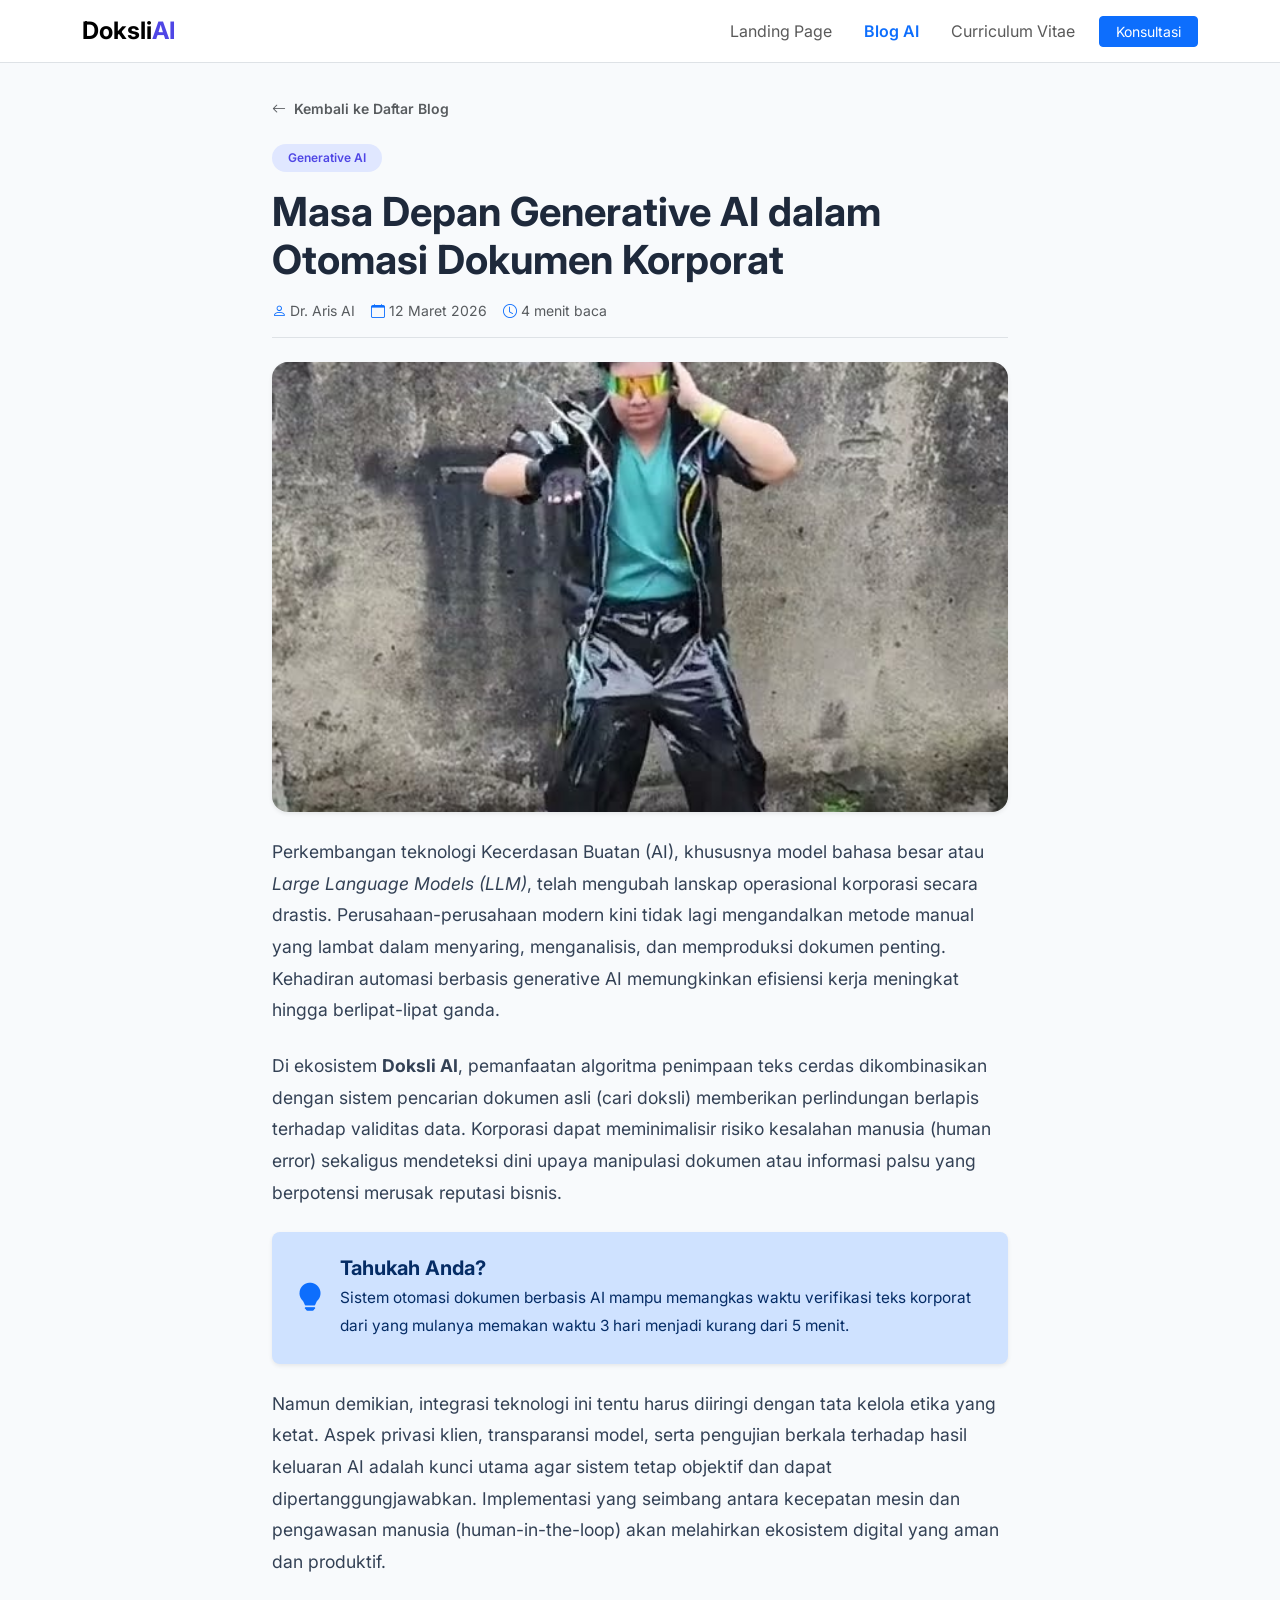
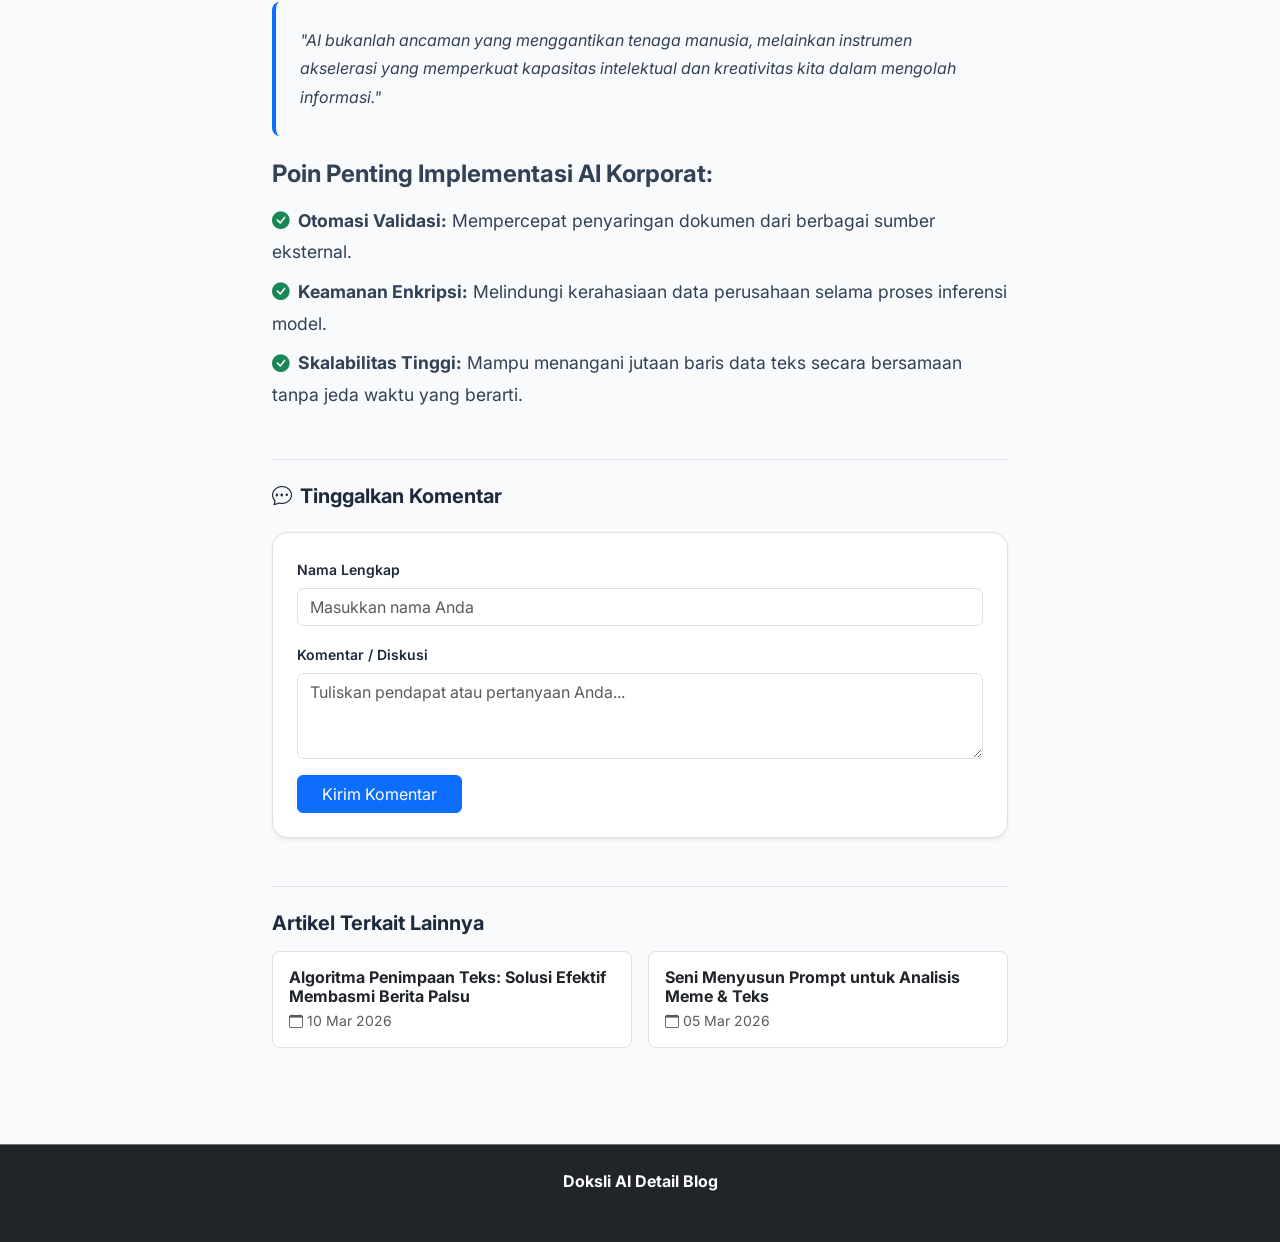
==== blog-detail.html @ 7c69d59a "Feat" ====
<!DOCTYPE html>
<html lang="id">
<head>
    <meta charset="UTF-8">
    <meta name="viewport" content="width=device-width, initial-scale=1.0">
    <title>Masa Depan Generative AI dalam Otomasi Dokumen Korporat — Doksli AI</title>
    <!-- Bootstrap 5 CSS CDN -->
    <link href="https://cdn.jsdelivr.net/npm/bootstrap@5.3.8/dist/css/bootstrap.min.css" rel="stylesheet">
    <!-- Bootstrap Icons CDN -->
    <link rel="stylesheet" href="https://cdn.jsdelivr.net/npm/bootstrap-icons@1.11.3/font/bootstrap-icons.min.css">
    <!-- Google Fonts: Inter -->
    <link href="https://fonts.googleapis.com/css2?family=Inter:wght@300;400;500;600;700&display=swap" rel="stylesheet">
    <style>
        body { font-family: 'Inter', sans-serif; background-color: #f8fafc; color: #1e293b; }
        .navbar-brand span { color: #4f46e5; }
        .article-content { font-size: 1.1rem; line-height: 1.8; color: #334155; }
        .article-content p { margin-bottom: 1.5rem; }
        .badge-ai { background-color: #e0e7ff; color: #4f46e5; font-weight: 600; }
    </style>
</head>
<body>

    <!-- Navbar -->
    <nav class="navbar navbar-expand-lg navbar-light bg-white border-bottom fixed-top">
        <div class="container">
            <a class="navbar-brand fw-bold fs-4" href="index.html">Doksli<span>AI</span></a>
            <button class="navbar-toggler" type="button" data-bs-toggle="collapse" data-bs-target="#navbarNav">
                <span class="navbar-toggler-icon"></span>
            </button>
            <div class="collapse navbar-collapse justify-content-end" id="navbarNav">
                <ul class="navbar-nav align-items-center gap-3">
                    <li class="nav-item"><a class="nav-link" href="index.html">Landing Page</a></li>
                    <li class="nav-item"><a class="nav-link active fw-semibold text-primary" href="blog.html">Blog AI</a></li>
                    <li class="nav-item"><a class="nav-link" href="cv.html">Curriculum Vitae</a></li>
                    <li class="nav-item"><a href="index.html#kontak" class="btn btn-primary btn-sm px-3">Konsultasi</a></li>
                </ul>
            </div>
        </div>
    </nav>

    <!-- Main Article Container -->
    <main class="container py-5 mt-5">
        <div class="row justify-content-center">
            <div class="col-lg-8">
                
                <!-- Navigasi Kembali -->
                <div class="mb-4">
                    <a href="blog.html" class="text-decoration-none text-muted small fw-semibold">
                        <i class="bi bi-arrow-left me-1"></i> Kembali ke Daftar Blog
                    </a>
                </div>

                <!-- Meta & Judul Artikel -->
                <div class="mb-4">
                    <span class="badge badge-ai mb-3 px-3 py-2 rounded-pill">Generative AI</span>
                    <h1 class="fw-bold display-6 mb-3">Masa Depan Generative AI dalam Otomasi Dokumen Korporat</h1>
                    <div class="d-flex flex-wrap align-items-center text-muted small gap-3 pb-3 border-bottom">
                        <span><i class="bi bi-person me-1 text-primary"></i>Dr. Aris AI</span>
                        <span><i class="bi bi-calendar me-1 text-primary"></i>12 Maret 2026</span>
                        <span><i class="bi bi-clock me-1 text-primary"></i>4 menit baca</span>
                    </div>
                </div>

                <!-- Cover Gambar Lebar Penuh -->
                <div class="mb-4">
                    <img src="assets/img/Dj_windah.jpg" class="img-fluid rounded-4 shadow-sm w-100" alt="Generative AI Cover" style="max-height: 450px; object-fit: cover;">
                </div>

                <!-- Isi Artikel (Minimal 3 Paragraf + Komponen Pendukung) -->
                <article class="article-content">
                    <p>Perkembangan teknologi Kecerdasan Buatan (AI), khususnya model bahasa besar atau <em>Large Language Models (LLM)</em>, telah mengubah lanskap operasional korporasi secara drastis. Perusahaan-perusahaan modern kini tidak lagi mengandalkan metode manual yang lambat dalam menyaring, menganalisis, dan memproduksi dokumen penting. Kehadiran automasi berbasis generative AI memungkinkan efisiensi kerja meningkat hingga berlipat-lipat ganda.</p>
                    
                    <p>Di ekosistem <strong>Doksli AI</strong>, pemanfaatan algoritma penimpaan teks cerdas dikombinasikan dengan sistem pencarian dokumen asli (cari doksli) memberikan perlindungan berlapis terhadap validitas data. Korporasi dapat meminimalisir risiko kesalahan manusia (human error) sekaligus mendeteksi dini upaya manipulasi dokumen atau informasi palsu yang berpotensi merusak reputasi bisnis.</p>

                    <!-- Alert Info Terkait AI -->
                    <div class="alert alert-primary border-0 shadow-sm rounded-3 p-4 my-4" role="alert">
                        <div class="d-flex align-items-center gap-3">
                            <i class="bi bi-lightbulb-fill fs-3 text-primary"></i>
                            <div>
                                <h5 class="alert-heading fw-bold mb-1">Tahukah Anda?</h5>
                                <p class="mb-0 small">Sistem otomasi dokumen berbasis AI mampu memangkas waktu verifikasi teks korporat dari yang mulanya memakan waktu 3 hari menjadi kurang dari 5 menit.</p>
                            </div>
                        </div>
                    </div>

                    <p>Namun demikian, integrasi teknologi ini tentu harus diiringi dengan tata kelola etika yang ketat. Aspek privasi klien, transparansi model, serta pengujian berkala terhadap hasil keluaran AI adalah kunci utama agar sistem tetap objektif dan dapat dipertanggungjawabkan. Implementasi yang seimbang antara kecepatan mesin dan pengawasan manusia (human-in-the-loop) akan melahirkan ekosistem digital yang aman dan produktif.</p>

                    <!-- Blockquote Kutipan -->
                    <blockquote class="blockquote bg-light p-4 rounded-3 border-start border-4 border-primary my-4">
                        <p class="mb-0 fs-6 fst-italic">"AI bukanlah ancaman yang menggantikan tenaga manusia, melainkan instrumen akselerasi yang memperkuat kapasitas intelektual dan kreativitas kita dalam mengolah informasi."</p>
                    </blockquote>

                    <h4 class="fw-bold mt-4 mb-3">Poin Penting Implementasi AI Korporat:</h4>
                    <ul class="list-unstyled d-flex flex-column gap-2 mb-4">
                        <li><i class="bi bi-check-circle-fill text-success me-2"></i><strong>Otomasi Validasi:</strong> Mempercepat penyaringan dokumen dari berbagai sumber eksternal.</li>
                        <li><i class="bi bi-check-circle-fill text-success me-2"></i><strong>Keamanan Enkripsi:</strong> Melindungi kerahasiaan data perusahaan selama proses inferensi model.</li>
                        <li><i class="bi bi-check-circle-fill text-success me-2"></i><strong>Skalabilitas Tinggi:</strong> Mampu menangani jutaan baris data teks secara bersamaan tanpa jeda waktu yang berarti.</li>
                    </ul>
                </article>

                <!-- Area Komentar Sederhana -->
                <section class="mt-5 pt-4 border-top">
                    <h3 class="fw-bold h5 mb-4"><i class="bi bi-chat-dots me-2"></i>Tinggalkan Komentar</h3>
                    <form class="bg-white border p-4 rounded-4 shadow-sm" onsubmit="event.preventDefault(); alert('Komentar berhasil dikirim dan menunggu moderasi!');">
                        <div class="mb-3">
                            <label for="namaKomentar" class="form-label small fw-semibold">Nama Lengkap</label>
                            <input type="text" class="form-control" id="namaKomentar" placeholder="Masukkan nama Anda" required>
                        </div>
                        <div class="mb-3">
                            <label for="isiKomentar" class="form-label small fw-semibold">Komentar / Diskusi</label>
                            <textarea class="form-control" id="isiKomentar" rows="3" placeholder="Tuliskan pendapat atau pertanyaan Anda..." required></textarea>
                        </div>
                        <button type="submit" class="btn btn-primary px-4">Kirim Komentar</button>
                    </form>
                </section>

                <!-- Artikel Terkait (Opsional dengan Card Kecil) -->
                <section class="mt-5 pt-4 border-top">
                    <h4 class="fw-bold h5 mb-3">Artikel Terkait Lainnya</h4>
                    <div class="row g-3">
                        <div class="col-md-6">
                            <div class="card p-3 border rounded-3 h-100">
                                <h6 class="fw-bold mb-1"><a href="blog-detail.html" class="text-decoration-none text-dark">Algoritma Penimpaan Teks: Solusi Efektif Membasmi Berita Palsu</a></h6>
                                <p class="text-muted small mb-0"><i class="bi bi-calendar me-1"></i>10 Mar 2026</p>
                            </div>
                        </div>
                        <div class="col-md-6">
                            <div class="card p-3 border rounded-3 h-100">
                                <h6 class="fw-bold mb-1"><a href="blog-detail.html" class="text-decoration-none text-dark">Seni Menyusun Prompt untuk Analisis Meme & Teks</a></h6>
                                <p class="text-muted small mb-0"><i class="bi bi-calendar me-1"></i>05 Mar 2026</p>
                            </div>
                        </div>
                    </div>
                </section>

            </div>
        </div>
    </main>

    <!-- Footer -->
    <footer class="bg-dark text-white py-4 mt-5 border-top border-secondary">
        <div class="container text-center">
            <p class="mb-1 fw-bold">Doksli AI Detail Blog</p>
            <p class="text-muted small mb-0">&copy; 2026 Doksli AI. Seluruh Hak Cipta Dilindungi.</p>
        </div>
    </footer>

    <!-- Bootstrap 5 JS Bundle CDN -->
    <script src="https://cdn.jsdelivr.net/npm/bootstrap@5.3.8/dist/js/bootstrap.bundle.min.js"></script>
</body>
</html>
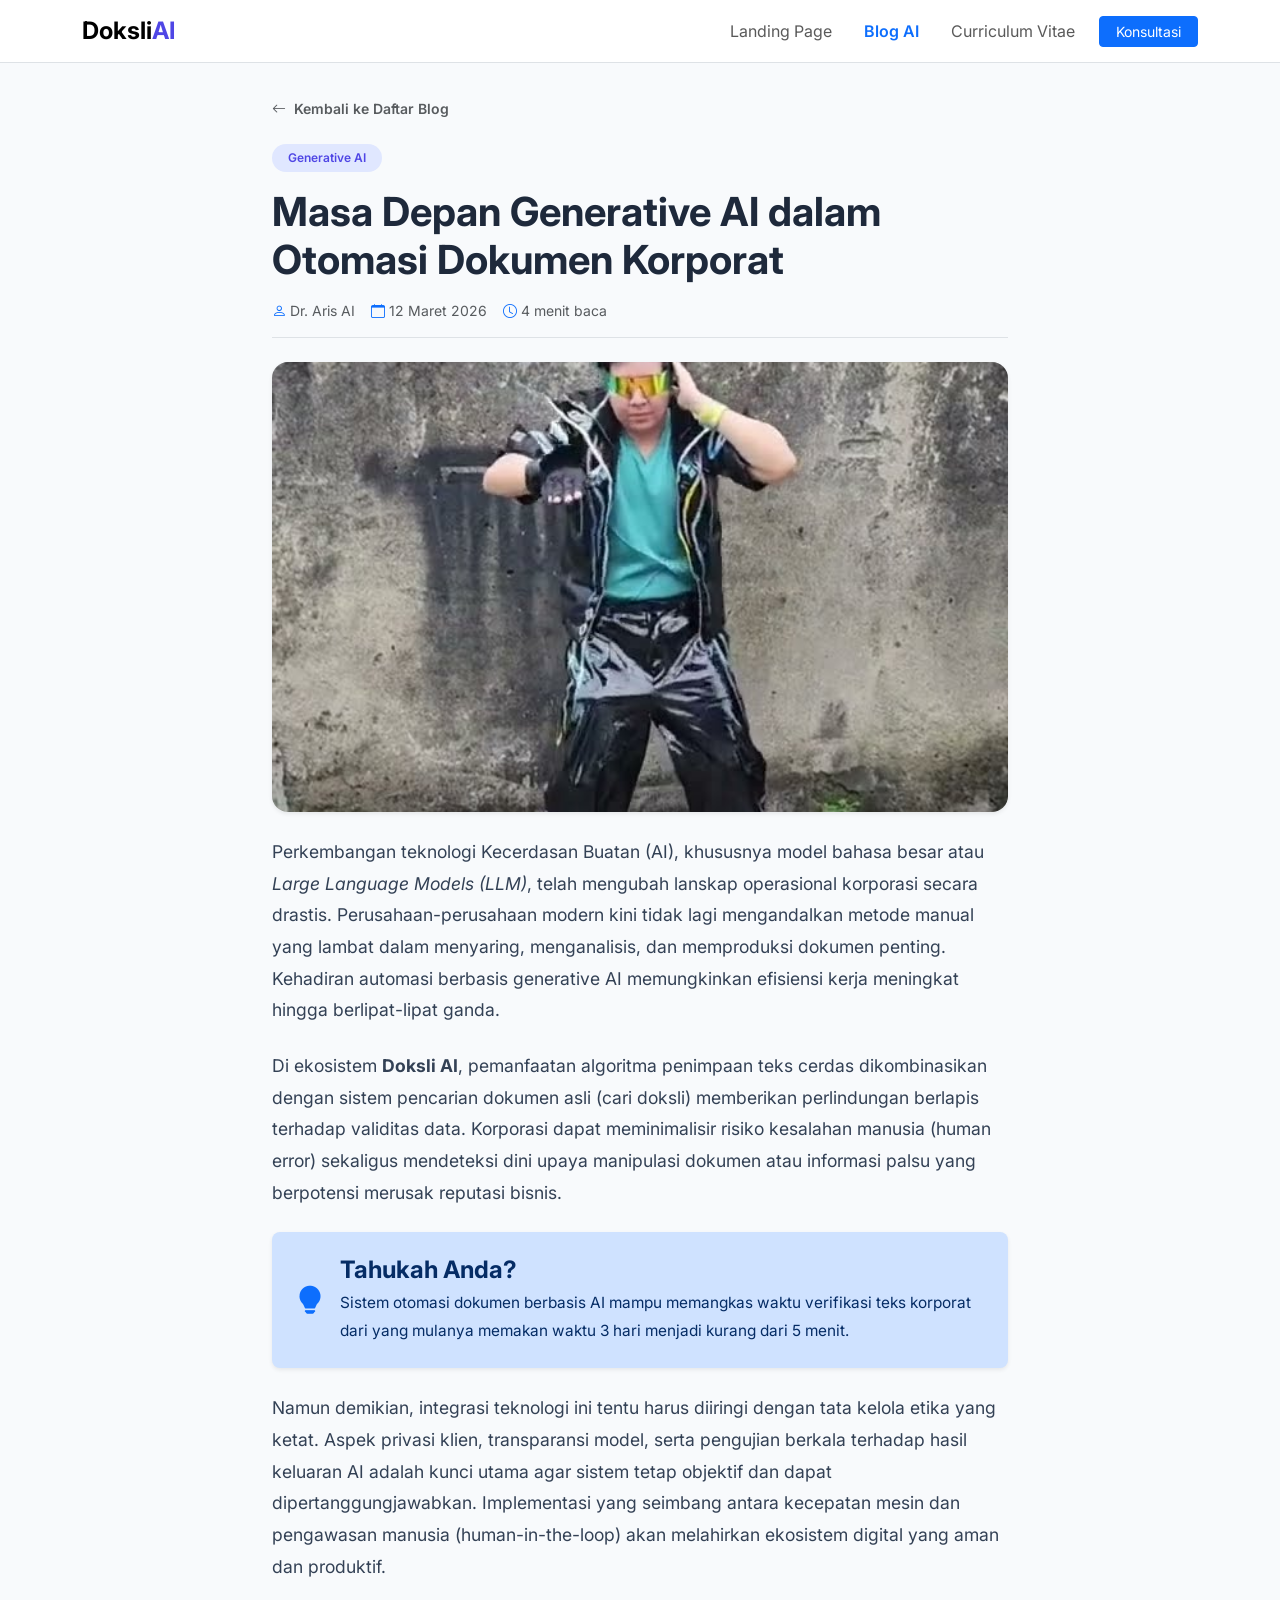
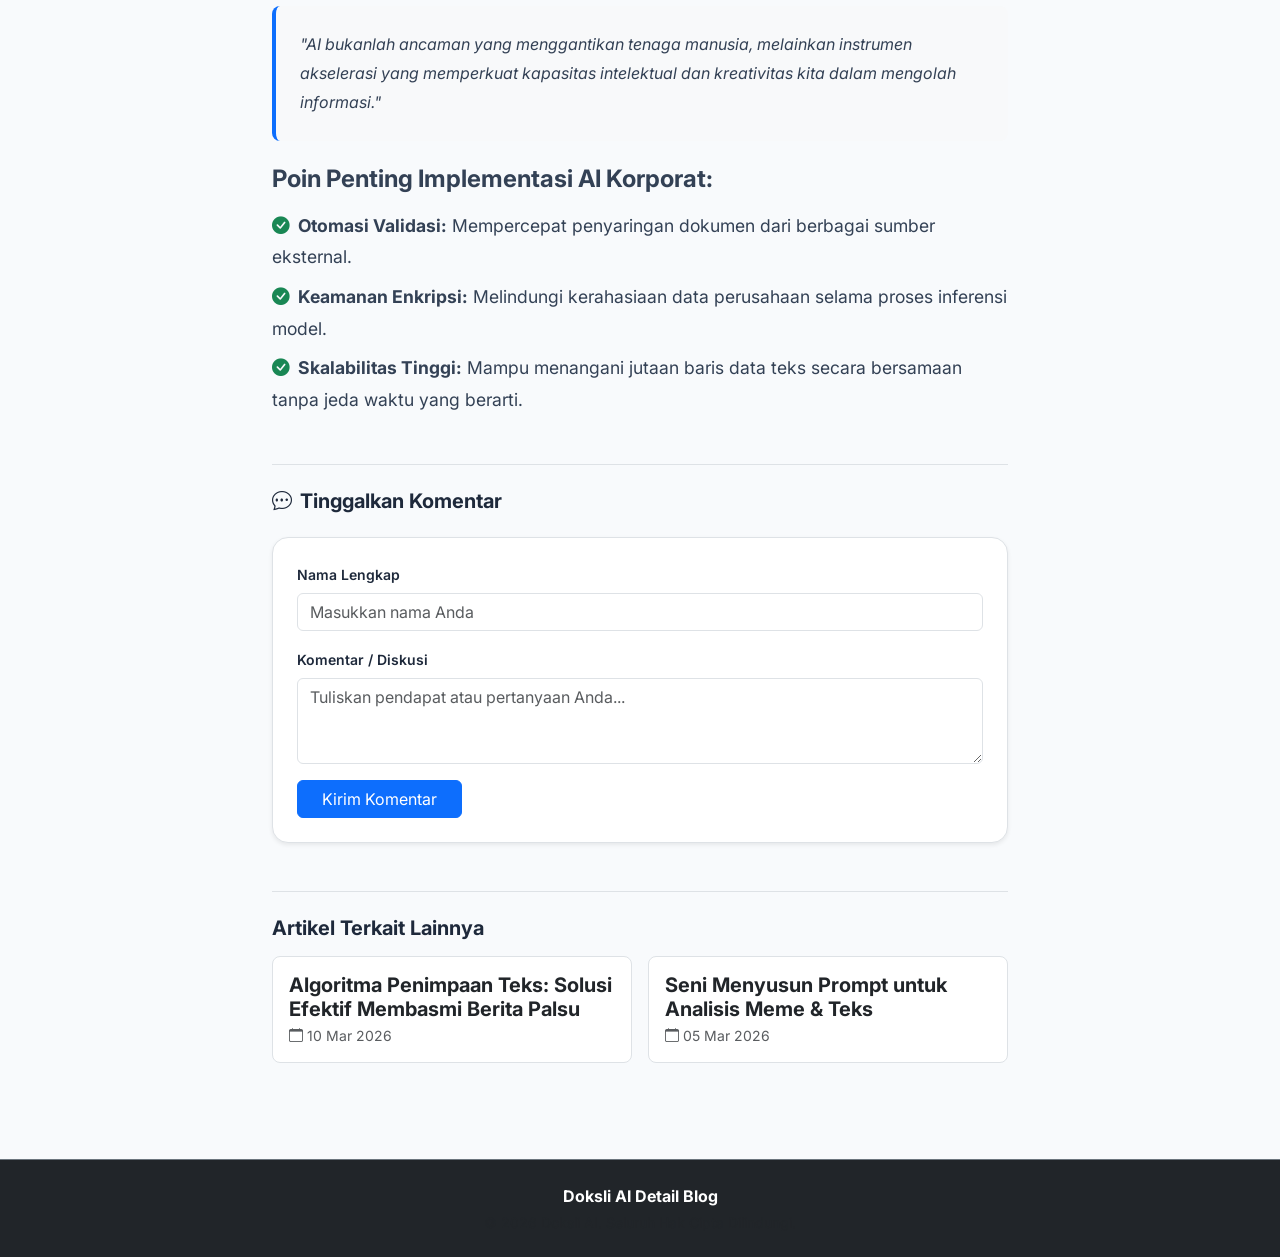
==== commit 5bc808a8: "fix" ====
--- a/blog-detail.html
+++ b/blog-detail.html
@@ -24,8 +24,9 @@
     <nav class="navbar navbar-expand-lg navbar-light bg-white border-bottom fixed-top">
         <div class="container">
             <a class="navbar-brand fw-bold fs-4" href="index.html">Doksli<span>AI</span></a>
-            <button class="navbar-toggler" type="button" data-bs-toggle="collapse" data-bs-target="#navbarNav">
+            <button class="navbar-toggler" type="button" data-bs-toggle="collapse" data-bs-target="#navbarNav" aria-controls="navbarNav" aria-expanded="false" aria-label="Toggle navigation">
                 <span class="navbar-toggler-icon"></span>
+                <span class="visually-hidden">Toggle navigation</span>
             </button>
             <div class="collapse navbar-collapse justify-content-end" id="navbarNav">
                 <ul class="navbar-nav align-items-center gap-3">
@@ -77,7 +78,7 @@
                         <div class="d-flex align-items-center gap-3">
                             <i class="bi bi-lightbulb-fill fs-3 text-primary"></i>
                             <div>
-                                <h5 class="alert-heading fw-bold mb-1">Tahukah Anda?</h5>
+                                <h4 class="alert-heading fw-bold mb-1">Tahukah Anda?</h4>
                                 <p class="mb-0 small">Sistem otomasi dokumen berbasis AI mampu memangkas waktu verifikasi teks korporat dari yang mulanya memakan waktu 3 hari menjadi kurang dari 5 menit.</p>
                             </div>
                         </div>
@@ -120,13 +121,13 @@
                     <div class="row g-3">
                         <div class="col-md-6">
                             <div class="card p-3 border rounded-3 h-100">
-                                <h6 class="fw-bold mb-1"><a href="blog-detail.html" class="text-decoration-none text-dark">Algoritma Penimpaan Teks: Solusi Efektif Membasmi Berita Palsu</a></h6>
+                                <h5 class="fw-bold mb-1"><a href="blog-detail.html" class="text-decoration-none text-dark">Algoritma Penimpaan Teks: Solusi Efektif Membasmi Berita Palsu</a></h5>
                                 <p class="text-muted small mb-0"><i class="bi bi-calendar me-1"></i>10 Mar 2026</p>
                             </div>
                         </div>
                         <div class="col-md-6">
                             <div class="card p-3 border rounded-3 h-100">
-                                <h6 class="fw-bold mb-1"><a href="blog-detail.html" class="text-decoration-none text-dark">Seni Menyusun Prompt untuk Analisis Meme & Teks</a></h6>
+                                <h5 class="fw-bold mb-1"><a href="blog-detail.html" class="text-decoration-none text-dark">Seni Menyusun Prompt untuk Analisis Meme & Teks</a></h5>
                                 <p class="text-muted small mb-0"><i class="bi bi-calendar me-1"></i>05 Mar 2026</p>
                             </div>
                         </div>
